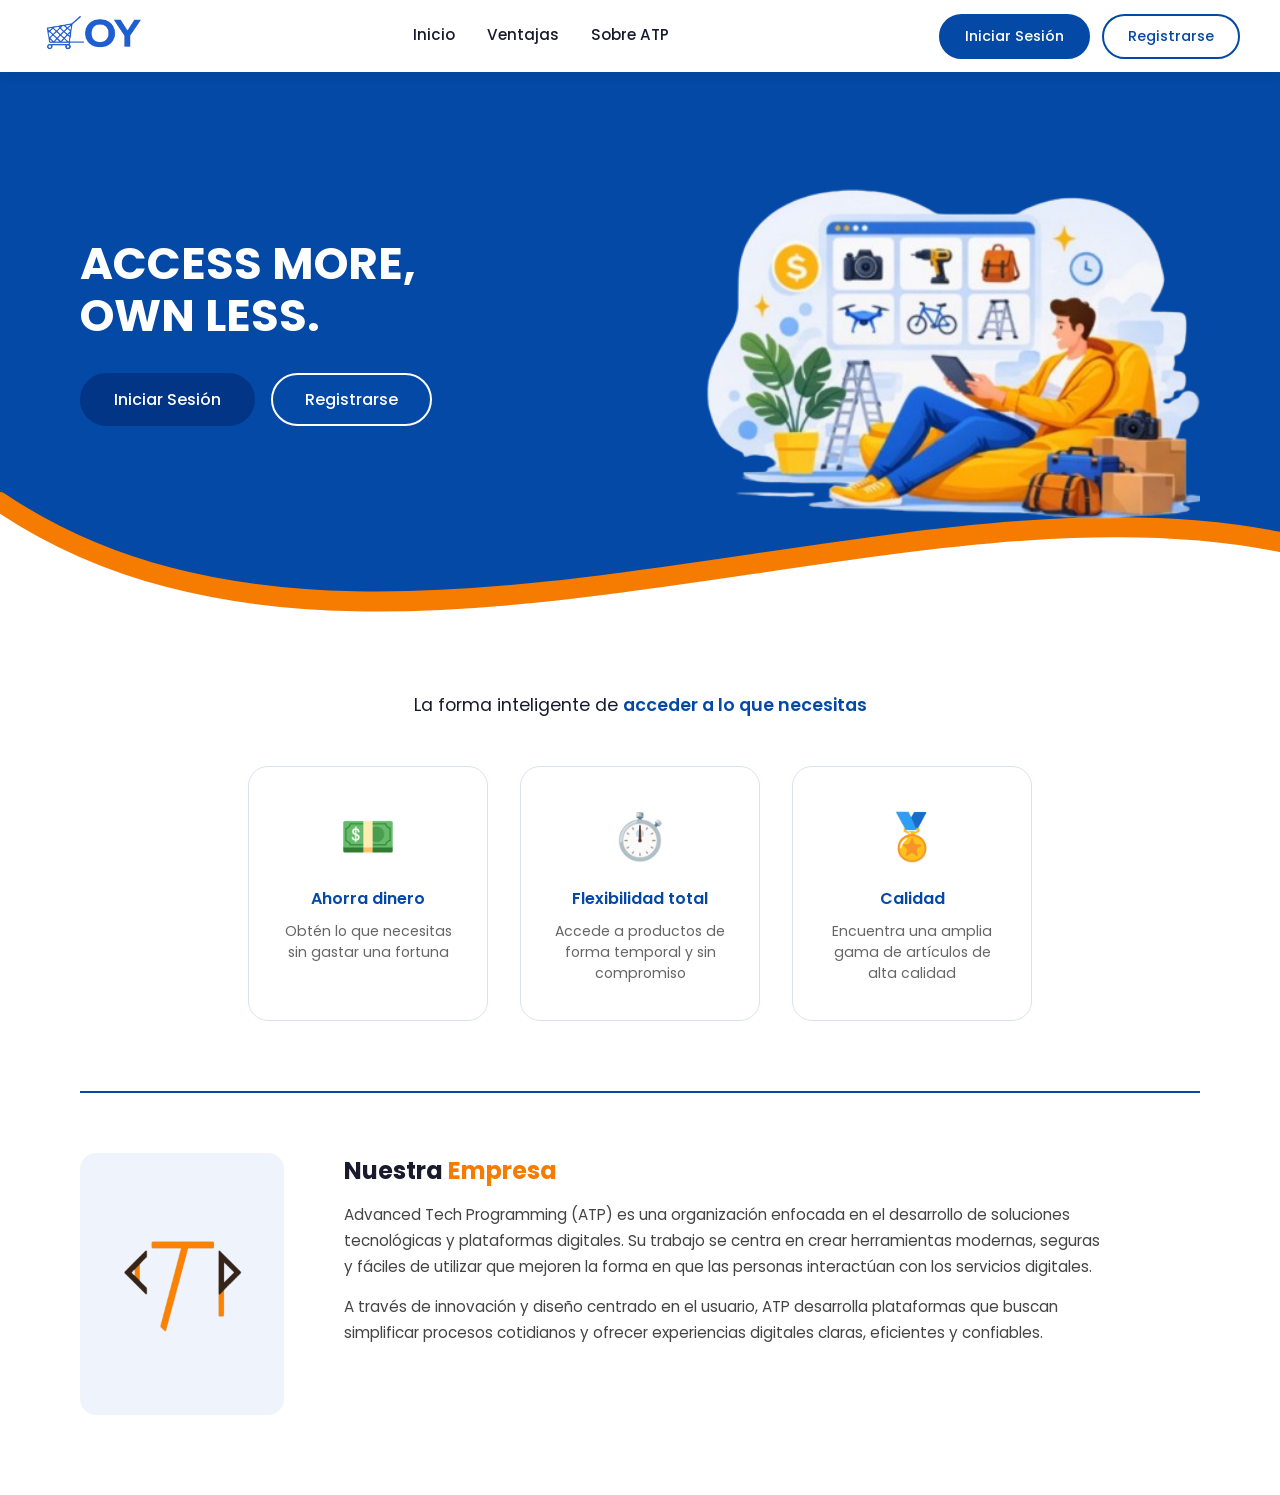
==== Web/index.html @ b7e381f7 "Agregar frontend web ROY" ====
<!DOCTYPE html>
<html lang="es">
<head>
  <meta charset="UTF-8" />
  <meta name="viewport" content="width=device-width, initial-scale=1.0"/>
  <title>ROY</title>
  <link rel="stylesheet" href="styles.css" />
  <link href="https://fonts.googleapis.com/css2?family=Poppins:wght@400;500;600;700&display=swap" rel="stylesheet"/>
</head>
<body>

  <!-- NAVBAR -->
  <nav class="navbar">
    <a href="index.html" class="logo">
      <img src="img/royazul.png" alt="ROY Logo" class="logo-img"/>
    </a>
    <div class="nav-links">
      <a href="#inicio" class="nav-link">Inicio</a>
      <a href="#ventajas" class="nav-link">Ventajas</a>
      <a href="#sobre" class="nav-link">Sobre ATP</a>
    </div>
    <div class="nav-actions">
      <a href="login.html" class="btn-primary">Iniciar Sesión</a>
      <a href="registro.html" class="btn-outline">Registrarse</a>
    </div>
  </nav>

  <!-- HERO -->
  <section id="inicio" class="hero">

    <div class="hero-content">
      <h1 class="hero-title">ACCESS MORE,<br/>OWN LESS.</h1>
      <div class="hero-btns">
        <a href="login.html" class="btn-primary-hero">Iniciar Sesión</a>
        <a href="registro.html" class="btn-outline-white">Registrarse</a>
      </div>
    </div>

    <div class="hero-img">
      <img src="img/home.png" alt="Ilustración ROY" class="hero-illustration-img"/>
    </div>

    <!-- OLA SVG pegada abajo del hero -->
    <div class="hero-wave-svg">
      <svg xmlns="http://www.w3.org/2000/svg" viewBox="0 0 1440 160" preserveAspectRatio="none">
        <!-- Relleno blanco con curva extrema -->
        <path fill="#ffffff" d="M0,40 C400,280 1000,0 1440,80 L1440,160 L0,160 Z"/>
        <!-- Línea naranja encima -->
        <path fill="none" stroke="#F57C00" stroke-width="20" stroke-linecap="round"
              d="M0,40 C400,280 1000,0 1440,80"/>
      </svg>
    </div>

  </section>

  <!-- VENTAJAS -->
  <section id="ventajas" class="ventajas">
    <p class="ventajas-sub">La forma inteligente de <span class="highlight">acceder a lo que necesitas</span></p>
    <div class="cards-row">
      <div class="card">
        <div class="card-icon">💵</div>
        <h3 class="card-title">Ahorra dinero</h3>
        <p class="card-desc">Obtén lo que necesitas sin gastar una fortuna</p>
      </div>
      <div class="card">
        <div class="card-icon">⏱️</div>
        <h3 class="card-title">Flexibilidad total</h3>
        <p class="card-desc">Accede a productos de forma temporal y sin compromiso</p>
      </div>
      <div class="card">
        <div class="card-icon">🏅</div>
        <h3 class="card-title">Calidad</h3>
        <p class="card-desc">Encuentra una amplia gama de artículos de alta calidad</p>
      </div>
    </div>
  </section>

  <!-- DIVISOR -->
  <hr class="divider"/>

  <!-- SOBRE ATP -->
  <section id="sobre" class="sobre">
    <div class="sobre-logo">
      <img src="img/ATP_LOGO.png" alt="ATP Logo" class="atp-logo"/>
    </div>
    <div class="sobre-text">
      <h2><span class="sobre-negra">Nuestra</span> <span class="sobre-naranja">Empresa</span></h2>
      <p>
        Advanced Tech Programming (ATP) es una organización enfocada en el desarrollo de
        soluciones tecnológicas y plataformas digitales. Su trabajo se centra en crear herramientas
        modernas, seguras y fáciles de utilizar que mejoren la forma en que las personas
        interactúan con los servicios digitales.
      </p>
      <p>
        A través de innovación y diseño centrado en el usuario, ATP desarrolla plataformas que
        buscan simplificar procesos cotidianos y ofrecer experiencias digitales claras, eficientes y
        confiables.
      </p>
    </div>
  </section>

</body>
</html>
---- Web/styles.css ----
/* ============================================================
   ROY – Estilos principales
   Azul: #0349A5  |  Naranja: #F57C00  |  Blanco: #FFFFFF
============================================================ */
*, *::before, *::after { box-sizing: border-box; margin: 0; padding: 0; }

:root {
  --azul:       #0349A5;
  --azul-dark:  #023585;
  --naranja:    #F57C00;
  --blanco:     #FFFFFF;
  --texto:      #1A1A2E;
  --texto-suave:#666;
  --font: 'Poppins', sans-serif;
}

body { font-family: var(--font); color: var(--texto); background: var(--blanco); overflow-x: hidden; }

/* ── NAVBAR ── */
.navbar {
  display: flex; align-items: center; justify-content: space-between;
  padding: 0 40px; height: 72px; background: var(--blanco);
  box-shadow: 0 2px 12px rgba(0,0,0,.08); position: sticky; top: 0; z-index: 100;
}
.logo-img { height: 48px; object-fit: contain; }
.nav-links { display: flex; gap: 32px; }
.nav-link {
  text-decoration: none; color: var(--texto); font-weight: 500;
  font-size: .95rem; position: relative; padding-bottom: 4px; transition: color .2s;
}
.nav-link:hover { color: var(--azul); }
.nav-link.active { color: var(--azul); }

/* Rayita — solo aparece en hover */
.nav-link::after {
  content: '';
  position: absolute;
  bottom: 0; left: 50%; right: 50%;
  height: 2px;
  background: var(--azul);
  border-radius: 2px;
  transition: left .25s ease, right .25s ease;
}
.nav-link:hover::after {
  left: 0;
  right: 0;
}
.nav-actions { display: flex; gap: 12px; align-items: center; }

/* ── BOTONES NAVBAR ── */
.btn-primary {
  background: var(--azul); color: var(--blanco); border: 2px solid var(--azul);
  padding: 10px 24px; border-radius: 50px; font-family: var(--font);
  font-size: .9rem; font-weight: 500; text-decoration: none;
  transition: background .25s, color .25s, transform .15s; display: inline-block;
}
.btn-primary:hover { background: transparent; color: var(--azul); transform: translateY(-1px); }

.btn-outline {
  background: transparent; color: var(--azul); border: 2px solid var(--azul);
  padding: 10px 24px; border-radius: 50px; font-family: var(--font);
  font-size: .9rem; font-weight: 500; text-decoration: none;
  transition: background .2s, color .2s, transform .15s; display: inline-block;
}
.btn-outline:hover { background: var(--azul); color: var(--blanco); transform: translateY(-1px); }

/* ── BOTONES HERO ── */
.btn-primary-hero {
  background: var(--azul-dark); color: var(--blanco); border: 2px solid var(--azul-dark);
  padding: 12px 32px; border-radius: 50px; font-family: var(--font);
  font-size: 1rem; font-weight: 500; text-decoration: none;
  transition: background .2s, transform .15s; display: inline-block;
}
.btn-primary-hero:hover { background: var(--blanco); color: var(--azul-dark); transform: translateY(-1px); }

.btn-outline-white {
  background: transparent; color: var(--blanco); border: 2px solid var(--blanco);
  padding: 12px 32px; border-radius: 50px; font-family: var(--font);
  font-size: 1rem; font-weight: 500; text-decoration: none;
  transition: background .2s, color .2s; display: inline-block;
}
.btn-outline-white:hover { background: var(--blanco); color: var(--azul); transform: translateY(-1px);}

/* ── HERO ── */
.hero {
  background: var(--azul);          /* fondo azul sólido */
  display: flex;
  align-items: center;
  justify-content: space-between;
  padding: 50px 80px 0;             /* sin padding-bottom, la ola ocupa ese espacio */
  gap: 40px;
  position: relative;
  overflow: hidden;
}

.hero-content { flex: 1; position: relative; z-index: 2; padding-bottom: 80px; }
.hero-img      { flex: 1; display: flex; justify-content: flex-end; position: relative; z-index: 2; align-self: flex-end; }

.hero-title {
  font-size: 2.8rem; font-weight: 700; color: var(--blanco);
  line-height: 1.15; margin-bottom: 32px;
}
.hero-btns { display: flex; gap: 16px; flex-wrap: wrap; }

.hero-illustration-img {
  width: 100%; max-width: 500px; object-fit: contain;
  display: block;
}

/* ── OLA al fondo del hero ── */
.hero-wave-svg {
  position: absolute;
  bottom: 0; left: 0;
  width: 100%;
  z-index: 1;
  line-height: 0;
}
.hero-wave-svg svg {
  display: block;
  width: 100%;
  height: 160px;
}

/* ── VENTAJAS ── */
.ventajas { padding: 70px 80px; text-align: center; background: var(--blanco); }
.ventajas-sub { font-size: 1.1rem; color: var(--texto); margin-bottom: 48px; }
.highlight { color: var(--azul); font-weight: 600; }

.cards-row { display: flex; gap: 32px; justify-content: center; flex-wrap: wrap; }
.card {
  border: 1.5px solid #D9E2F0; border-radius: 20px; padding: 36px 28px;
  width: 240px; text-align: center; transition: box-shadow .2s, transform .2s;
}
.card:hover { box-shadow: 0 8px 28px rgba(3,73,165,.15); transform: translateY(-4px); }
.card-icon  { font-size: 2.8rem; margin-bottom: 16px; }
.card-title { color: var(--azul); font-weight: 600; font-size: 1rem; margin-bottom: 10px; }
.card-desc  { color: var(--texto-suave); font-size: .88rem; line-height: 1.5; }

/* ── DIVISOR ── */
.divider { border: none; border-top: 2px solid var(--azul); margin: 0 80px; }

/* ── SOBRE ATP ── */
.sobre { display: flex; gap: 60px; align-items: flex-start; padding: 60px 80px 80px; }
.sobre-logo {
  background: #EFF3FB; border-radius: 16px; padding: 32px; flex-shrink: 0;
  display: flex; align-items: center; justify-content: center;
}
.atp-logo { width: 140px; height: auto; object-fit: contain; }
.sobre-text { max-width: 760px; }
.sobre-negra   { font-size: 1.5rem; font-weight: 700; color: var(--texto); }
.sobre-naranja { font-size: 1.5rem; font-weight: 700; color: var(--naranja); }
.sobre-text p  { margin-top: 14px; font-size: .95rem; line-height: 1.7; color: #444; }

/* ── AUTH ── */
.auth-page { background: var(--blanco); }
.navbar-auth { justify-content: space-between; }
.nav-tagline  { font-weight: 600; font-size: .9rem; color: var(--texto); }

.auth-hero {
  position: relative; min-height: calc(100vh - 72px);
  display: flex; align-items: center; justify-content: center; overflow: hidden;
}
.auth-wave {
  position: absolute; top: 0; left: 0; right: 0; height: 300px;
  background: var(--azul); clip-path: ellipse(60% 100% at 50% 0%); z-index: 0;
}
.auth-wave::after {
  content: ''; position: absolute; bottom: -20px; left: -5%;
  width: 110%; height: 40px; background: var(--naranja); border-radius: 50%;
}
.auth-card {
  position: relative; z-index: 2; background: var(--blanco);
  border-radius: 24px; padding: 40px 44px; width: 100%; max-width: 500px;
  box-shadow: 0 16px 48px rgba(0,0,0,.14); margin: 40px 0;
}
.auth-title { font-size: 1.6rem; font-weight: 400; color: var(--azul); margin-bottom: 8px; }
.auth-title strong { font-weight: 700; }
.auth-sub { font-size: .88rem; color: var(--texto-suave); margin-bottom: 28px; line-height: 1.5; }

.form-group { margin-bottom: 18px; }
.form-input {
  width: 100%; border: none; border-bottom: 1.5px solid #CCC;
  padding: 10px 4px; font-family: var(--font); font-size: .95rem;
  color: var(--texto); outline: none; background: transparent; transition: border-color .2s;
}
.form-input:focus        { border-bottom-color: var(--azul); }
.form-input::placeholder { color: #AAA; }
.btn-form {
  width: 100%; background: transparent; color: var(--azul); border: 2px solid var(--azul);
  padding: 13px; border-radius: 50px; font-family: var(--font); font-size: 1rem;
  font-weight: 600; cursor: pointer; margin-top: 12px;
  transition: background .2s, color .2s, transform .15s;
}
.btn-form:hover { background: var(--azul); color: var(--blanco); transform: translateY(-1px); }
.auth-link { text-align: center; margin-top: 18px; font-size: .88rem; color: var(--texto-suave); }
.auth-link a { color: var(--naranja); font-weight: 600; text-decoration: none; }
.auth-link a:hover { text-decoration: underline; }
.auth-deco       { position: absolute; font-size: 4rem; z-index: 1; opacity: .6; }
.auth-deco-left  { bottom: 60px; left: 60px; }
.auth-deco-right { bottom: 60px; right: 60px; font-size: 5rem; }

/* ── RESPONSIVE ── */
@media (max-width: 768px) {
  .navbar     { padding: 0 20px; }
  .nav-links  { display: none; }
  .hero       { flex-direction: column; padding: 40px 24px 0; }
  .hero-title { font-size: 2rem; }
  .hero-img   { justify-content: center; }
  .ventajas   { padding: 50px 24px; }
  .divider    { margin: 0 24px; }
  .sobre      { flex-direction: column; padding: 40px 24px; }
  .auth-card  { margin: 20px; padding: 32px 24px; }
}


/* ══════════════════════════════
   DASHBOARD (home usuario logueado)
══════════════════════════════ */
.dashboard-page {
  background: #f0f2f8;
  min-height: 100vh;
}

.navbar-dashboard {
  background: var(--azul);
  display: flex;
  align-items: center;
  gap: 24px;
  padding: 0 32px;
  height: 70px;
  position: sticky;
  top: 0;
  z-index: 100;
}

.logo-img-dash {
  height: 42px;
  object-fit: contain;
}

/* Buscador */
.dash-search {
  flex: 1;
  max-width: 500px;
  display: flex;
  align-items: center;
  background: var(--azul);
  border: 2px solid rgba(255,255,255,.5);
  border-radius: 50px;
  padding: 6px 16px;
  gap: 10px;
}
.dash-search-icon  { font-size: 1rem; color: var(--blanco); opacity: .8; }
.dash-search-input {
  flex: 1;
  background: transparent;
  border: none;
  outline: none;
  color: var(--blanco);
  font-family: var(--font);
  font-size: .9rem;
}
.dash-search-input::placeholder { color: rgba(255,255,255,.7); }
.dash-search-filter { font-size: 1.1rem; color: var(--blanco); cursor: pointer; opacity: .8; }

/* Links de nav del dashboard */
.dash-nav-links {
  display: flex;
  gap: 28px;
  margin-left: auto;
}
.dash-nav-link {
  color: var(--blanco);
  text-decoration: none;
  font-weight: 500;
  font-size: .95rem;
  opacity: .85;
  transition: opacity .2s;
  white-space: nowrap;
}
.dash-nav-link:hover,
.dash-nav-link.active { opacity: 1; }
.dash-nav-link.active {
  font-weight: 700;
  border-bottom: 2px solid var(--blanco);
  padding-bottom: 2px;
}

/* Área de contenido */
.dash-main {
  padding: 32px 40px;
  min-height: calc(100vh - 70px);
}
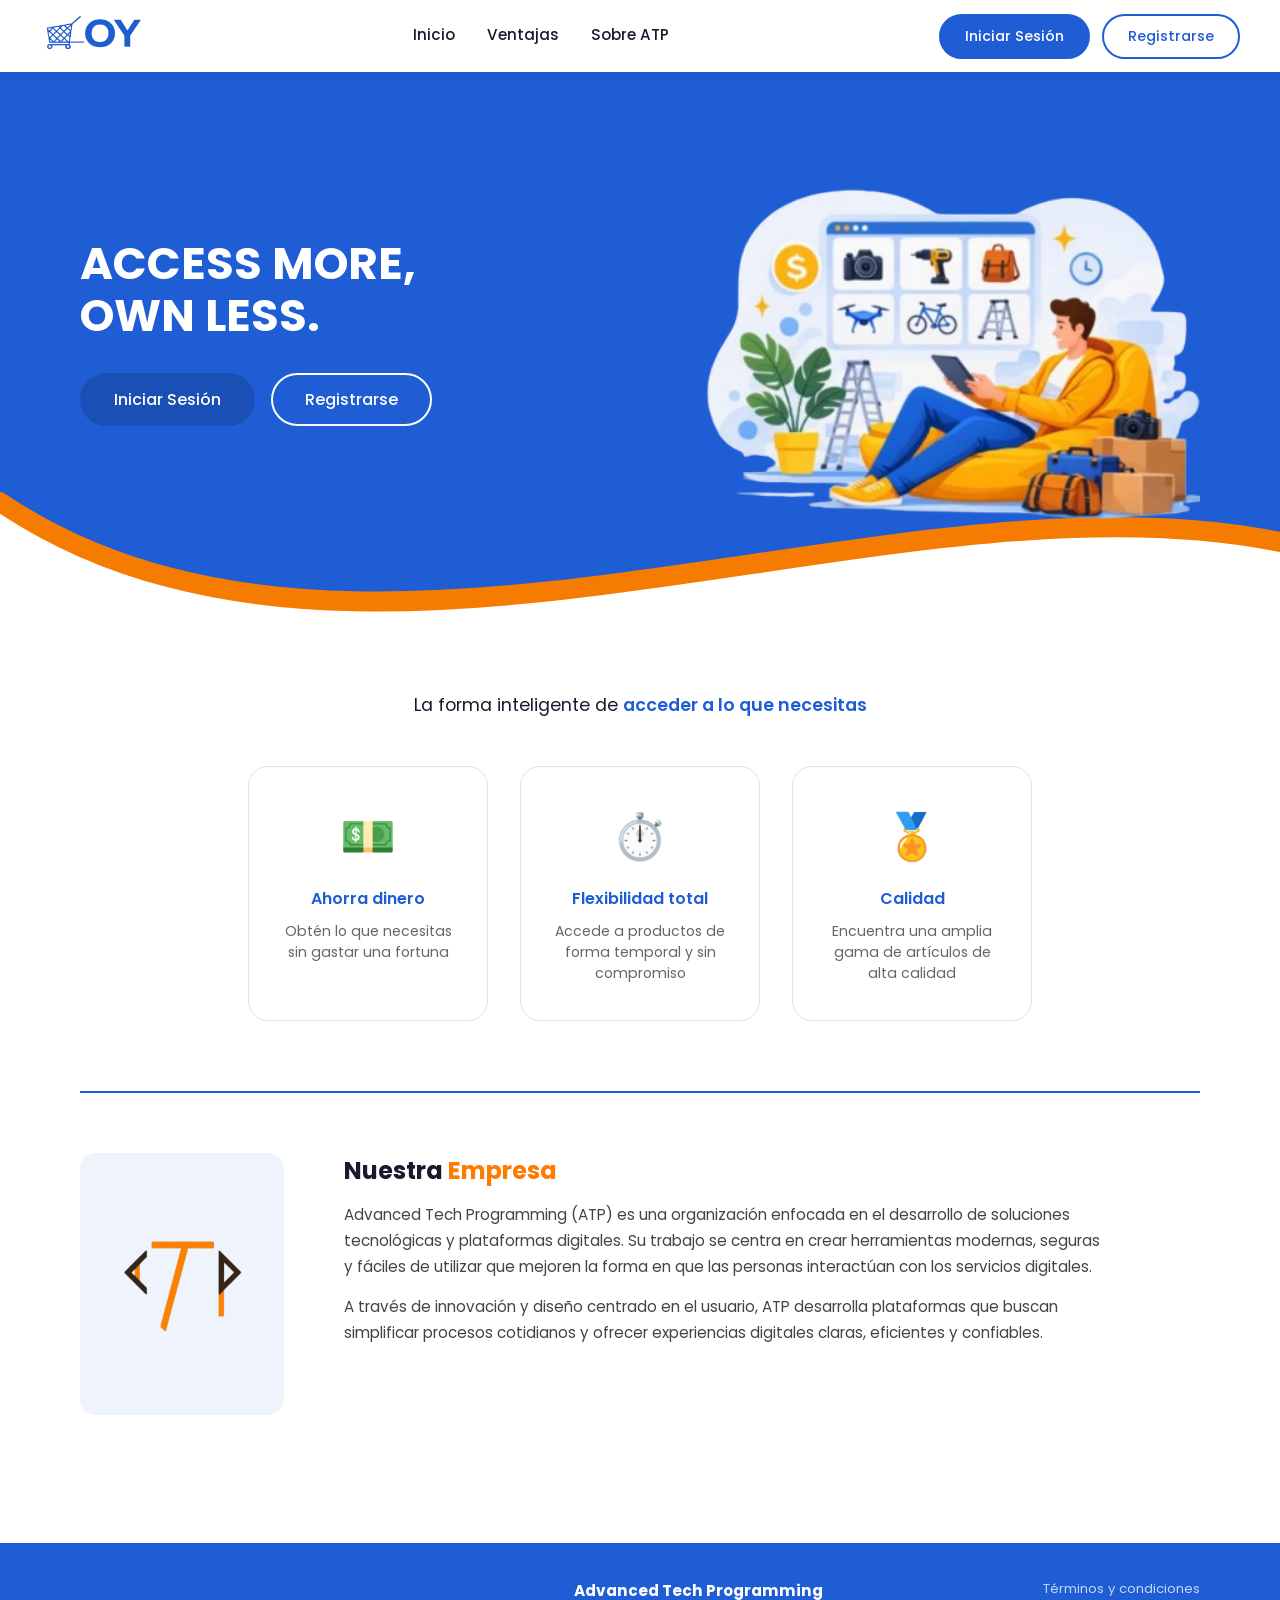
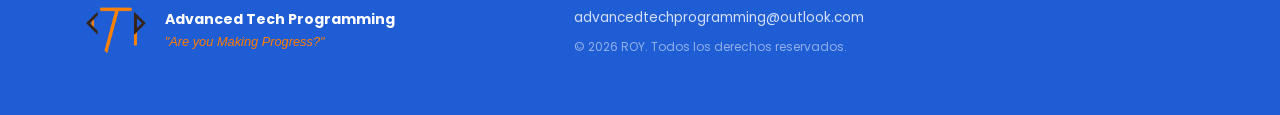
==== commit 76bcef6d: "se me olvido el footer" ====
--- a/Web/index.html
+++ b/Web/index.html
@@ -99,5 +99,23 @@
     </div>
   </section>
 
+  <footer class="footer">
+    <div class="footer-content">
+      <div class="footer-atp">
+        <img src="img/ATP_LOGO.png" alt="ATP" class="footer-atp-logo"/>
+        <div>
+          <p class="footer-atp-nombre">Advanced Tech Programming</p>
+          <p class="footer-atp-slogan">"Are you Making Progress?"</p>
+        </div>
+      </div>
+      <div class="footer-info">
+        <p class="footer-empresa">Advanced Tech Programming</p>
+        <a href="mailto:advancedtechprogramming@outlook.com" class="footer-correo">advancedtechprogramming@outlook.com</a>
+        <p class="footer-copy">&copy; 2026 ROY. Todos los derechos reservados.</p>
+      </div>
+      <div class="footer-links">
+        <a href="#" class="footer-link">Términos y condiciones</a>
+      </footer>
+
 </body>
 </html>
--- a/Web/styles.css
+++ b/Web/styles.css
@@ -1,13 +1,13 @@
 /* ============================================================
    ROY – Estilos principales
-   Azul: #0349A5  |  Naranja: #F57C00  |  Blanco: #FFFFFF
+   Azul: #1f5dd5  |  Naranja: #ff7b00  |  Blanco: #FFFFFF
 ============================================================ */
 *, *::before, *::after { box-sizing: border-box; margin: 0; padding: 0; }
 
 :root {
-  --azul:       #0349A5;
-  --azul-dark:  #023585;
-  --naranja:    #F57C00;
+  --azul:       #1f5dd5;
+  --azul-dark:  #1a4fb5;
+  --naranja:    #ff7b00;
   --blanco:     #FFFFFF;
   --texto:      #1A1A2E;
   --texto-suave:#666;
@@ -71,7 +71,7 @@
   font-size: 1rem; font-weight: 500; text-decoration: none;
   transition: background .2s, transform .15s; display: inline-block;
 }
-.btn-primary-hero:hover { background: var(--blanco); color: var(--azul-dark); transform: translateY(-1px); }
+.btn-primary-hero:hover { background: #012d6e; transform: translateY(-1px); }
 
 .btn-outline-white {
   background: transparent; color: var(--blanco); border: 2px solid var(--blanco);
@@ -79,7 +79,7 @@
   font-size: 1rem; font-weight: 500; text-decoration: none;
   transition: background .2s, color .2s; display: inline-block;
 }
-.btn-outline-white:hover { background: var(--blanco); color: var(--azul); transform: translateY(-1px);}
+.btn-outline-white:hover { background: var(--blanco); color: var(--azul); }
 
 /* ── HERO ── */
 .hero {
@@ -290,4 +290,1521 @@
 .dash-main {
   padding: 32px 40px;
   min-height: calc(100vh - 70px);
+}
+
+/* ── Mensaje de error en auth ── */
+.auth-error {
+  background: #fdecea;
+  color: #c0392b;
+  border: 1px solid #f5c6cb;
+  border-radius: 10px;
+  padding: 10px 14px;
+  font-size: .88rem;
+  margin-bottom: 16px;
+}
+
+
+/* ══════════════════════════════
+   DASHBOARD COMPLETO
+══════════════════════════════ */
+.dashboard-page {
+  background: #F0F2F8;
+  min-height: 100vh;
+}
+
+/* ── Navbar ── */
+.navbar-dashboard {
+  background: var(--azul);
+  display: flex;
+  align-items: center;
+  gap: 20px;
+  padding: 0 32px;
+  height: 68px;
+  position: sticky;
+  top: 0;
+  z-index: 100;
+  box-shadow: 0 2px 12px rgba(0,0,0,.15);
+}
+.logo-img-dash { height: 38px; object-fit: contain; }
+
+/* Buscador */
+.dash-search {
+  flex: 1;
+  max-width: 460px;
+  display: flex;
+  align-items: center;
+  background: rgba(255,255,255,.15);
+  border: 1.5px solid rgba(255,255,255,.4);
+  border-radius: 50px;
+  padding: 7px 16px;
+  gap: 10px;
+  transition: background .2s, border-color .2s;
+}
+.dash-search:focus-within {
+  background: rgba(255,255,255,.22);
+  border-color: rgba(255,255,255,.7);
+}
+.dash-search-icon, .dash-search-filter { display: flex; align-items: center; flex-shrink: 0; }
+.dash-search-filter { cursor: pointer; opacity: .8; }
+.dash-search-input {
+  flex: 1; background: transparent; border: none; outline: none;
+  color: var(--blanco); font-family: var(--font); font-size: .9rem;
+}
+.dash-search-input::placeholder { color: rgba(255,255,255,.7); }
+
+/* Nav links */
+.dash-nav-links { display: flex; gap: 28px; margin-left: auto; }
+.dash-nav-link {
+  color: var(--blanco); text-decoration: none; font-weight: 500;
+  font-size: .9rem; opacity: .8; transition: opacity .2s;
+  white-space: nowrap; padding-bottom: 3px; position: relative;
+}
+.dash-nav-link::after {
+  content: ''; position: absolute; bottom: 0; left: 50%; right: 50%;
+  height: 2px; background: var(--blanco); border-radius: 2px;
+  transition: left .25s ease, right .25s ease;
+}
+.dash-nav-link:hover, .dash-nav-link.active { opacity: 1; }
+.dash-nav-link:hover::after, .dash-nav-link.active::after { left: 0; right: 0; }
+
+/* ── Main ── */
+.dash-main { padding: 32px 40px; }
+
+/* Bienvenida */
+.dash-welcome { margin-bottom: 28px; }
+.dash-welcome-title { font-size: 1.5rem; font-weight: 700; color: var(--texto); }
+.dash-welcome-title span { color: var(--azul); }
+.dash-welcome-sub { font-size: .95rem; color: var(--texto-suave); margin-top: 4px; }
+
+/* Secciones */
+.dash-section { margin-bottom: 36px; }
+.dash-section-title {
+  font-size: 1.1rem; font-weight: 600; color: var(--texto);
+  margin-bottom: 16px; padding-left: 4px;
+  border-left: 4px solid var(--azul); padding-left: 12px;
+}
+
+/* Categorías */
+.cat-row { display: flex; gap: 10px; flex-wrap: wrap; }
+.cat-btn {
+  background: var(--blanco); color: var(--texto); border: 1.5px solid #D9E2F0;
+  padding: 8px 18px; border-radius: 50px; font-family: var(--font);
+  font-size: .85rem; font-weight: 500; cursor: pointer;
+  transition: background .2s, color .2s, border-color .2s, transform .15s;
+}
+.cat-btn:hover { border-color: var(--azul); color: var(--azul); transform: translateY(-1px); }
+.cat-btn.active { background: var(--azul); color: var(--blanco); border-color: var(--azul); }
+
+/* Grid de objetos */
+.objetos-grid {
+  display: grid;
+  grid-template-columns: repeat(auto-fill, minmax(240px, 1fr));
+  gap: 20px;
+}
+
+/* Tarjeta objeto */
+.obj-card {
+  background: var(--blanco);
+  border-radius: 18px;
+  overflow: hidden;
+  box-shadow: 0 2px 12px rgba(0,0,0,.07);
+  transition: box-shadow .2s, transform .2s;
+}
+.obj-card:hover { box-shadow: 0 8px 28px rgba(3,73,165,.15); transform: translateY(-4px); }
+
+.obj-img-wrap {
+  width: 100%; height: 160px; overflow: hidden; background: #EFF3FB;
+}
+.obj-img-wrap img {
+  width: 100%; height: 100%; object-fit: cover;
+  transition: transform .3s;
+}
+.obj-card:hover .obj-img-wrap img { transform: scale(1.05); }
+
+.obj-info { padding: 14px 16px; }
+.obj-categoria {
+  font-size: .72rem; font-weight: 600; color: var(--azul);
+  background: #EFF3FB; padding: 3px 10px; border-radius: 50px;
+  text-transform: uppercase; letter-spacing: .5px;
+}
+.obj-nombre {
+  font-size: 1rem; font-weight: 600; color: var(--texto);
+  margin: 8px 0 4px;
+}
+.obj-zona { font-size: .82rem; color: var(--texto-suave); margin-bottom: 12px; }
+.obj-footer { display: flex; justify-content: space-between; align-items: center; }
+.obj-precio { font-size: 1rem; font-weight: 700; color: var(--naranja); }
+.obj-btn {
+  background: var(--azul); color: var(--blanco); border: none;
+  padding: 7px 16px; border-radius: 50px; font-family: var(--font);
+  font-size: .82rem; font-weight: 500; cursor: pointer;
+  transition: background .2s, transform .15s;
+}
+.obj-btn:hover { background: var(--azul-dark); transform: translateY(-1px); }
+
+/* Skeleton loader */
+.obj-skeleton {
+  background: linear-gradient(90deg, #e8edf5 25%, #f4f6fa 50%, #e8edf5 75%);
+  background-size: 200% 100%;
+  animation: shimmer 1.4s infinite;
+  border-radius: 18px;
+  height: 280px;
+}
+@keyframes shimmer { 0% { background-position: 200% 0; } 100% { background-position: -200% 0; } }
+
+/* Sin resultados / error */
+.no-resultados, .error-api {
+  text-align: center; color: var(--texto-suave);
+  font-size: .95rem; padding: 40px; grid-column: 1/-1;
+}
+
+/* ── Responsive dashboard ── */
+@media (max-width: 768px) {
+  .navbar-dashboard { padding: 0 16px; gap: 12px; }
+  .dash-nav-links   { display: none; }
+  .dash-main        { padding: 20px 16px; }
+  .objetos-grid     { grid-template-columns: repeat(auto-fill, minmax(160px, 1fr)); gap: 12px; }
+}
+
+
+/* ══════════════════════════════
+   DASHBOARD – estilos completos
+══════════════════════════════ */
+
+/* Bienvenida */
+.dash-welcome        { margin-bottom: 32px; }
+.dash-welcome-title  { font-size: 1.6rem; font-weight: 700; color: var(--texto); }
+.dash-welcome-title span { color: var(--azul); }
+.dash-welcome-sub    { font-size: .95rem; color: var(--texto-suave); margin-top: 4px; }
+
+/* Secciones */
+.dash-section        { margin-bottom: 36px; }
+.dash-section-title  {
+  font-size: 1rem; font-weight: 600; color: var(--texto);
+  margin-bottom: 16px; padding-left: 12px;
+  border-left: 4px solid var(--azul);
+}
+
+/* Categorías */
+.cat-row { display: flex; gap: 10px; flex-wrap: wrap; }
+.cat-btn {
+  background: var(--blanco); color: var(--texto);
+  border: 1.5px solid #D9E2F0;
+  padding: 8px 20px; border-radius: 50px;
+  font-family: var(--font); font-size: .85rem; font-weight: 500;
+  cursor: pointer; transition: all .2s;
+}
+.cat-btn:hover  { border-color: var(--azul); color: var(--azul); transform: translateY(-1px); }
+.cat-btn.active { background: var(--azul); color: var(--blanco); border-color: var(--azul); }
+
+/* Grid objetos */
+.objetos-grid {
+  display: grid;
+  grid-template-columns: repeat(auto-fill, minmax(230px, 1fr));
+  gap: 22px;
+}
+
+/* Tarjeta objeto */
+.obj-card {
+  background: var(--blanco);
+  border-radius: 18px;
+  overflow: hidden;
+  box-shadow: 0 2px 12px rgba(0,0,0,.07);
+  transition: box-shadow .25s, transform .25s;
+  display: flex;
+  flex-direction: column;
+}
+.obj-card:hover { box-shadow: 0 10px 32px rgba(3,73,165,.14); transform: translateY(-5px); }
+
+.obj-img-wrap {
+  position: relative;
+  width: 100%; height: 170px; overflow: hidden; background: #EFF3FB;
+}
+.obj-img-wrap img {
+  width: 100%; height: 100%; object-fit: cover;
+  transition: transform .35s;
+}
+.obj-card:hover .obj-img-wrap img { transform: scale(1.06); }
+
+/* Badge categoría flotante */
+.obj-badge-cat {
+  position: absolute; top: 10px; left: 10px;
+  background: var(--azul); color: var(--blanco);
+  font-size: .68rem; font-weight: 600;
+  padding: 3px 10px; border-radius: 50px;
+  text-transform: uppercase; letter-spacing: .4px;
+}
+
+/* Badge estado flotante (mis objetos) */
+.obj-status {
+  position: absolute; top: 10px; right: 10px;
+  font-size: .72rem; font-weight: 600;
+  padding: 3px 10px; border-radius: 50px;
+}
+.obj-status.disponible { background: #d4f5e2; color: #1a7a45; }
+.obj-status.rentado    { background: #fdecea; color: #c0392b; }
+
+.obj-info    { padding: 14px 16px; flex: 1; display: flex; flex-direction: column; gap: 4px; }
+.obj-nombre  { font-size: .98rem; font-weight: 600; color: var(--texto); }
+.obj-zona    { font-size: .8rem; color: var(--texto-suave); }
+.obj-footer  { display: flex; justify-content: space-between; align-items: center; margin-top: 10px; }
+.obj-precio  { font-size: 1.05rem; font-weight: 700; color: var(--naranja); }
+.obj-precio small { font-size: .72rem; font-weight: 400; color: var(--texto-suave); }
+
+.obj-btn {
+  background: var(--azul); color: var(--blanco); border: none;
+  padding: 7px 16px; border-radius: 50px;
+  font-family: var(--font); font-size: .8rem; font-weight: 500;
+  cursor: pointer; text-decoration: none;
+  transition: background .2s, transform .15s; display: inline-block;
+}
+.obj-btn:hover { background: var(--azul-dark); transform: translateY(-1px); }
+
+.obj-btn-outline {
+  background: transparent; color: var(--azul);
+  border: 1.5px solid var(--azul);
+  padding: 6px 14px; border-radius: 50px;
+  font-family: var(--font); font-size: .8rem; font-weight: 500;
+  cursor: pointer; text-decoration: none;
+  transition: background .2s, color .2s; display: inline-block;
+}
+.obj-btn-outline:hover { background: var(--azul); color: var(--blanco); }
+
+/* Sin resultados */
+.no-resultados { color: var(--texto-suave); font-size: .95rem; padding: 20px 0; }
+
+/* ── Page header ── */
+.page-header {
+  display: flex; justify-content: space-between;
+  align-items: flex-start; margin-bottom: 24px;
+}
+
+/* ── Tabs ── */
+.tabs { display: flex; gap: 4px; margin-bottom: 24px; border-bottom: 2px solid #E0E6F0; }
+.tab {
+  background: transparent; border: none; border-bottom: 3px solid transparent;
+  margin-bottom: -2px; padding: 10px 20px;
+  font-family: var(--font); font-size: .9rem; font-weight: 500;
+  color: var(--texto-suave); cursor: pointer; transition: all .2s;
+}
+.tab:hover  { color: var(--azul); }
+.tab.active { color: var(--azul); border-bottom-color: var(--azul); font-weight: 600; }
+
+/* ── Botones generales dashboard ── */
+.btn-naranja {
+  background: var(--naranja); color: var(--blanco); border: none;
+  padding: 11px 24px; border-radius: 50px;
+  font-family: var(--font); font-size: .9rem; font-weight: 600;
+  cursor: pointer; text-decoration: none; display: inline-block;
+  transition: background .2s, transform .15s;
+}
+.btn-naranja:hover { background: #e06000; transform: translateY(-1px); }
+
+.btn-outline-dash {
+  background: transparent; color: var(--azul);
+  border: 1.5px solid var(--azul);
+  padding: 10px 22px; border-radius: 50px;
+  font-family: var(--font); font-size: .9rem; font-weight: 500;
+  cursor: pointer; text-decoration: none; display: inline-block;
+  transition: background .2s, color .2s;
+}
+.btn-outline-dash:hover { background: var(--azul); color: var(--blanco); }
+
+/* ── Solicitudes ── */
+.solicitudes-list { display: flex; flex-direction: column; gap: 16px; }
+
+.solicitud-card {
+  background: var(--blanco); border-radius: 16px;
+  padding: 20px 24px;
+  box-shadow: 0 2px 12px rgba(0,0,0,.07);
+  display: flex; align-items: center; gap: 20px;
+  transition: box-shadow .2s;
+}
+.solicitud-card:hover { box-shadow: 0 6px 24px rgba(3,73,165,.12); }
+
+.solicitud-img {
+  width: 80px; height: 80px; border-radius: 12px;
+  object-fit: cover; flex-shrink: 0;
+}
+.solicitud-info  { flex: 1; }
+.solicitud-nombre{ font-size: 1rem; font-weight: 600; color: var(--texto); margin-bottom: 4px; }
+.solicitud-meta  { font-size: .83rem; color: var(--texto-suave); margin-top: 2px; }
+
+.solicitud-actions { display: flex; flex-direction: column; align-items: flex-end; gap: 10px; flex-shrink: 0; }
+
+/* Badges solicitud */
+.sol-badge {
+  font-size: .78rem; font-weight: 600; padding: 4px 14px; border-radius: 50px;
+}
+.sol-badge.pendiente  { background: #FFF3CD; color: #856404; }
+.sol-badge.aprobada   { background: #d4f5e2; color: #1a7a45; }
+.sol-badge.completada { background: #e0e7ff; color: #3730a3; }
+.sol-badge.rechazada  { background: #fdecea; color: #c0392b; }
+
+.sol-btns { display: flex; gap: 8px; }
+.btn-aprobar  { background: #27ae60; color: white; border: none; padding: 7px 16px; border-radius: 50px; font-family: var(--font); font-size: .8rem; font-weight: 600; cursor: pointer; transition: background .2s; }
+.btn-aprobar:hover  { background: #219150; }
+.btn-rechazar { background: #e74c3c; color: white; border: none; padding: 7px 16px; border-radius: 50px; font-family: var(--font); font-size: .8rem; font-weight: 600; cursor: pointer; transition: background .2s; }
+.btn-rechazar:hover { background: #c0392b; }
+
+/* ── Mi Cuenta ── */
+.cuenta-layout { display: grid; grid-template-columns: 300px 1fr; gap: 24px; align-items: start; }
+.cuenta-card   { background: var(--blanco); border-radius: 20px; padding: 32px; box-shadow: 0 2px 12px rgba(0,0,0,.07); }
+
+.perfil-card   { text-align: center; }
+.perfil-avatar {
+  width: 80px; height: 80px; border-radius: 50%;
+  background: var(--azul); color: var(--blanco);
+  font-size: 1.6rem; font-weight: 700;
+  display: flex; align-items: center; justify-content: center;
+  margin: 0 auto 16px;
+}
+.perfil-nombre { font-size: 1.15rem; font-weight: 700; color: var(--texto); }
+.perfil-correo { font-size: .85rem; color: var(--texto-suave); margin-top: 4px; }
+.perfil-zona   { font-size: .85rem; color: var(--texto-suave); margin-top: 4px; margin-bottom: 20px; }
+
+.perfil-stats  { display: flex; justify-content: center; align-items: center; gap: 0; margin-bottom: 24px; }
+.stat          { display: flex; flex-direction: column; align-items: center; padding: 0 16px; }
+.stat-num      { font-size: 1.1rem; font-weight: 700; color: var(--azul); }
+.stat-label    { font-size: .72rem; color: var(--texto-suave); margin-top: 2px; }
+.stat-sep      { width: 1px; height: 36px; background: #E0E6F0; }
+
+.btn-cerrar-sesion {
+  display: block; width: 100%; background: transparent;
+  color: #e74c3c; border: 1.5px solid #e74c3c;
+  padding: 10px; border-radius: 50px;
+  font-family: var(--font); font-size: .9rem; font-weight: 600;
+  cursor: pointer; text-decoration: none; text-align: center;
+  transition: background .2s, color .2s;
+}
+.btn-cerrar-sesion:hover { background: #e74c3c; color: var(--blanco); }
+
+.editar-title  { font-size: 1.05rem; font-weight: 700; color: var(--texto); margin-bottom: 20px; }
+.form-row-dash { display: flex; gap: 16px; }
+.form-group-dash { display: flex; flex-direction: column; gap: 6px; margin-bottom: 16px; flex: 1; }
+.form-label-dash { font-size: .82rem; font-weight: 600; color: var(--texto); }
+.form-input-dash {
+  border: 1.5px solid #D9E2F0; border-radius: 10px;
+  padding: 10px 14px; font-family: var(--font); font-size: .9rem;
+  color: var(--texto); outline: none;
+  transition: border-color .2s;
+}
+.form-input-dash:focus { border-color: var(--azul); }
+.form-textarea { resize: vertical; min-height: 100px; }
+
+.btn-guardar {
+  background: var(--azul); color: var(--blanco); border: none;
+  padding: 11px 28px; border-radius: 50px;
+  font-family: var(--font); font-size: .9rem; font-weight: 600;
+  cursor: pointer; transition: background .2s, transform .15s;
+}
+.btn-guardar:hover { background: var(--azul-dark); transform: translateY(-1px); }
+
+/* ── Publicar Objeto ── */
+.publicar-card { background: var(--blanco); border-radius: 20px; padding: 36px; box-shadow: 0 2px 12px rgba(0,0,0,.07); max-width: 720px; }
+
+.img-upload-zone {
+  border: 2px dashed #C0D0E8; border-radius: 16px;
+  padding: 40px; text-align: center;
+  cursor: pointer; margin-bottom: 24px;
+  transition: border-color .2s, background .2s;
+  background: #F8FAFF;
+}
+.img-upload-zone:hover, .img-upload-zone.drag-over {
+  border-color: var(--azul); background: #EFF3FB;
+}
+.img-upload-icon { font-size: 2.5rem; margin-bottom: 10px; }
+.img-upload-text { font-weight: 600; color: var(--texto); font-size: .95rem; }
+.img-upload-sub  { font-size: .8rem; color: var(--texto-suave); margin-top: 4px; }
+
+.publicar-btns { display: flex; justify-content: flex-end; gap: 12px; margin-top: 8px; }
+
+/* ── Responsive ── */
+@media (max-width: 900px) {
+  .cuenta-layout { grid-template-columns: 1fr; }
+}
+@media (max-width: 768px) {
+  .navbar-dashboard { padding: 0 16px; }
+  .dash-nav-links   { display: none; }
+  .dash-main        { padding: 20px 16px; }
+  .objetos-grid     { grid-template-columns: repeat(auto-fill, minmax(160px, 1fr)); gap: 14px; }
+  .solicitud-card   { flex-direction: column; align-items: flex-start; }
+  .solicitud-actions{ align-items: flex-start; }
+  .page-header      { flex-direction: column; gap: 12px; }
+  .form-row-dash    { flex-direction: column; }
+}
+
+
+/* ══════════════════════════════
+   BARRA NARANJA CATEGORÍAS
+══════════════════════════════ */
+.cat-navbar {
+  background: var(--naranja);
+  display: flex;
+  align-items: center;
+  gap: 0;
+  padding: 0 32px;
+  height: 44px;
+  position: sticky;
+  top: 68px;
+  z-index: 99;
+  overflow-x: auto;
+  scrollbar-width: none;
+}
+.cat-navbar::-webkit-scrollbar { display: none; }
+
+.cat-nav-btn {
+  background: transparent;
+  color: var(--blanco);
+  border: none;
+  padding: 0 20px;
+  height: 44px;
+  font-family: var(--font);
+  font-size: .88rem;
+  font-weight: 500;
+  cursor: pointer;
+  white-space: nowrap;
+  position: relative;
+  transition: background .2s;
+}
+.cat-nav-btn::after {
+  content: '';
+  position: absolute;
+  bottom: 0; left: 50%; right: 50%;
+  height: 3px;
+  background: var(--blanco);
+  border-radius: 3px 3px 0 0;
+  transition: left .25s ease, right .25s ease;
+}
+.cat-nav-btn:hover::after,
+.cat-nav-btn.active::after { left: 0; right: 0; }
+.cat-nav-btn.active { background: rgba(0,0,0,.12); font-weight: 600; }
+
+/* ══════════════════════════════
+   BANNER HERO DASHBOARD
+══════════════════════════════ */
+.dash-banner {
+  background: linear-gradient(135deg, #c8d8f5 0%, #b0c8f0 50%, #a0b8e8 100%);
+  border-radius: 20px;
+  min-height: 240px;
+  display: flex;
+  align-items: center;
+  justify-content: space-between;
+  padding: 30px 40px;
+  margin-bottom: 36px;
+  position: relative;
+  overflow: hidden;
+}
+
+.dash-banner-imgs {
+  position: relative;
+  width: 340px;
+  height: 200px;
+  flex-shrink: 0;
+}
+.banner-img {
+  position: absolute;
+  border-radius: 12px;
+  object-fit: cover;
+  box-shadow: 0 8px 24px rgba(0,0,0,.18);
+}
+.banner-img.b1 { width: 100px; height: 100px; top: 10px;  left: 0;   transform: rotate(-8deg); }
+.banner-img.b2 { width: 110px; height: 110px; top: 0;     left: 90px; transform: rotate(4deg); }
+.banner-img.b3 { width: 95px;  height: 95px;  top: 20px;  left: 200px; transform: rotate(-5deg); }
+.banner-img.b4 { width: 130px; height: 100px; bottom: 0;  left: 60px; transform: rotate(3deg); }
+
+.dash-banner-text { flex: 1; text-align: right; }
+.banner-title {
+  font-size: 2rem; font-weight: 700; color: var(--azul); line-height: 1.2;
+  margin-bottom: 12px;
+}
+.banner-title span { color: var(--azul); }
+.banner-sub { font-size: .9rem; color: #444; line-height: 1.6; margin-bottom: 20px; }
+.banner-link {
+  color: var(--naranja); font-weight: 700; font-size: .82rem;
+  text-decoration: none; letter-spacing: .5px;
+  transition: opacity .2s;
+}
+.banner-link:hover { opacity: .75; }
+
+/* ══════════════════════════════
+   TÍTULOS AZULES SECCIONES
+══════════════════════════════ */
+.dash-section-title-blue {
+  font-size: 1.05rem; font-weight: 700;
+  color: var(--azul); margin-bottom: 18px;
+}
+
+/* ══════════════════════════════
+   QUIZÁS TE INTERESA
+══════════════════════════════ */
+.interesa-grid {
+  display: flex;
+  gap: 16px;
+  overflow-x: auto;
+  padding-bottom: 12px;
+  scrollbar-width: thin;
+  scrollbar-color: #D9E2F0 transparent;
+}
+.interesa-grid::-webkit-scrollbar { height: 5px; }
+.interesa-grid::-webkit-scrollbar-track { background: transparent; }
+.interesa-grid::-webkit-scrollbar-thumb { background: #D9E2F0; border-radius: 10px; }
+
+.interesa-card {
+  background: var(--blanco);
+  border-radius: 16px;
+  display: flex;
+  align-items: center;
+  gap: 16px;
+  padding: 16px;
+  box-shadow: 0 2px 10px rgba(0,0,0,.06);
+  border: 1px solid #E8EDF5;
+  transition: box-shadow .2s, transform .2s;
+  min-width: 300px;
+  flex-shrink: 0;
+}
+.interesa-card:hover {
+  box-shadow: 0 6px 24px rgba(31,93,213,.12);
+  transform: translateY(-2px);
+}
+.interesa-card img {
+  width: 90px; height: 90px;
+  object-fit: cover; border-radius: 12px; flex-shrink: 0;
+}
+.interesa-info { flex: 1; }
+.interesa-info h4 {
+  font-size: .92rem; font-weight: 600;
+  color: var(--texto); margin-bottom: 6px; line-height: 1.3;
+}
+.interesa-info p { font-size: .78rem; color: var(--texto-suave); line-height: 1.5; margin-bottom: 8px; }
+.interesa-link {
+  color: var(--naranja); font-weight: 600; font-size: .82rem;
+  text-decoration: none; transition: opacity .2s;
+}
+.interesa-link:hover { opacity: .7; }
+
+/* ══════════════════════════════
+   TE PUEDE SERVIR PARA
+══════════════════════════════ */
+.servir-grid {
+  display: flex;
+  gap: 16px;
+  overflow-x: auto;
+  padding-bottom: 12px;
+  scrollbar-width: thin;
+  scrollbar-color: #D9E2F0 transparent;
+}
+.servir-grid::-webkit-scrollbar { height: 5px; }
+.servir-grid::-webkit-scrollbar-track { background: transparent; }
+.servir-grid::-webkit-scrollbar-thumb { background: #D9E2F0; border-radius: 10px; }
+
+.servir-card {
+  background: var(--blanco);
+  border-radius: 16px;
+  padding: 16px;
+  text-align: center;
+  box-shadow: 0 2px 10px rgba(0,0,0,.06);
+  border: 1px solid #E8EDF5;
+  transition: box-shadow .2s, transform .2s;
+  min-width: 180px;
+  flex-shrink: 0;
+  display: flex;
+  flex-direction: column;
+  justify-content: space-between;
+  text-decoration: none;
+  color: inherit;
+  overflow: hidden;
+}
+.servir-card:hover { box-shadow: 0 6px 24px rgba(31,93,213,.12); transform: translateY(-2px); }
+.servir-label {
+  font-size: .85rem; font-weight: 600;
+  color: var(--texto); margin-bottom: 12px;
+}
+.servir-card img {
+  width: 100%; height: 140px;
+  object-fit: cover; border-radius: 10px;
+}
+
+/* ══════════════════════════════
+   LO MEJOR PARA EL CALOR
+══════════════════════════════ */
+.calor-grid {
+  display: flex;
+  gap: 24px;
+  overflow-x: auto;
+  padding-bottom: 12px;
+  scrollbar-width: thin;
+  scrollbar-color: #D9E2F0 transparent;
+}
+.calor-grid::-webkit-scrollbar { height: 5px; }
+.calor-grid::-webkit-scrollbar-track { background: transparent; }
+.calor-grid::-webkit-scrollbar-thumb { background: #D9E2F0; border-radius: 10px; }
+
+.calor-card {
+  text-align: center;
+  transition: transform .2s;
+  cursor: pointer;
+  flex-shrink: 0;
+}
+.calor-card:hover { transform: translateY(-4px); }
+.calor-img-wrap {
+  width: 140px; height: 140px;
+  border-radius: 50%;
+  overflow: hidden;
+  margin: 0 auto 12px;
+  background: #c8d8f5;
+  box-shadow: 0 4px 16px rgba(31,93,213,.15);
+}
+.calor-img-wrap img { width: 100%; height: 100%; object-fit: cover; }
+.calor-card p { font-size: .9rem; font-weight: 600; color: var(--texto); }
+
+/* ══════════════════════════════
+   RESPONSIVE DASHBOARD
+══════════════════════════════ */
+@media (max-width: 900px) {
+  .servir-grid { grid-template-columns: repeat(2, 1fr); }
+  .calor-grid  { grid-template-columns: repeat(2, 1fr); }
+}
+@media (max-width: 768px) {
+  .dash-banner { flex-direction: column; text-align: center; padding: 24px; }
+  .dash-banner-text { text-align: center; }
+  .dash-banner-imgs { width: 100%; height: 140px; }
+  .interesa-grid { grid-template-columns: 1fr; }
+  .servir-grid   { grid-template-columns: repeat(2, 1fr); }
+  .calor-grid    { grid-template-columns: repeat(2, 1fr); }
+}
+
+
+/* ── Resultados ── */
+.resultados-header { margin-bottom: 24px; }
+.resultados-label  { font-size: .95rem; color: var(--texto-suave); }
+.resultados-label strong { color: var(--texto); }
+
+.sin-resultados {
+  display: flex;
+  flex-direction: column;
+  align-items: center;
+  justify-content: center;
+  padding: 80px 20px;
+  text-align: center;
+}
+.sin-resultados-icon { font-size: 4rem; margin-bottom: 16px; opacity: .4; }
+.sin-resultados h3   { font-size: 1.3rem; font-weight: 700; color: var(--texto); margin-bottom: 10px; }
+.sin-resultados p    { font-size: .95rem; color: var(--texto-suave); }
+
+
+/* ══════════════════════════════
+   OBJETOS CERCA DE TI — scroll horizontal
+══════════════════════════════ */
+.cerca-scroll {
+  display: flex;
+  gap: 18px;
+  overflow-x: auto;
+  padding-bottom: 14px;
+  scrollbar-width: thin;
+  scrollbar-color: #D9E2F0 transparent;
+}
+.cerca-scroll::-webkit-scrollbar       { height: 5px; }
+.cerca-scroll::-webkit-scrollbar-track { background: transparent; }
+.cerca-scroll::-webkit-scrollbar-thumb { background: #D9E2F0; border-radius: 10px; }
+
+.cerca-card {
+  background: var(--blanco);
+  border-radius: 18px;
+  overflow: hidden;
+  box-shadow: 0 2px 12px rgba(0,0,0,.07);
+  min-width: 220px;
+  flex-shrink: 0;
+  transition: box-shadow .25s, transform .25s;
+  display: flex;
+  flex-direction: column;
+}
+.cerca-card:hover { box-shadow: 0 10px 32px rgba(31,93,213,.14); transform: translateY(-5px); }
+
+.cerca-img { width: 100%; height: 150px; overflow: hidden; background: #EFF3FB; }
+.cerca-img img { width: 100%; height: 100%; object-fit: cover; transition: transform .35s; }
+.cerca-card:hover .cerca-img img { transform: scale(1.06); }
+
+.cerca-info { padding: 14px; flex: 1; display: flex; flex-direction: column; gap: 4px; }
+.cerca-cat  {
+  font-size: .68rem; font-weight: 600; color: var(--azul);
+  background: #EFF3FB; padding: 3px 10px; border-radius: 50px;
+  text-transform: uppercase; letter-spacing: .4px;
+  display: inline-block; width: fit-content;
+}
+.cerca-info h4  { font-size: .92rem; font-weight: 600; color: var(--texto); margin-top: 6px; }
+.cerca-zona     { font-size: .8rem; color: var(--texto-suave); }
+.cerca-footer   { display: flex; justify-content: space-between; align-items: center; margin-top: 10px; }
+.cerca-precio   { font-size: 1rem; font-weight: 700; color: var(--naranja); }
+.cerca-precio small { font-size: .72rem; font-weight: 400; color: var(--texto-suave); }
+
+
+/* ══════════════════════════════
+   DETALLE OBJETO
+══════════════════════════════ */
+
+/* Breadcrumb */
+.breadcrumb {
+  display: flex; align-items: center; gap: 8px;
+  font-size: .85rem; color: var(--texto-suave);
+  margin-bottom: 24px;
+}
+.breadcrumb a { color: var(--texto-suave); text-decoration: none; transition: color .2s; }
+.breadcrumb a:hover { color: var(--azul); }
+.breadcrumb-cat { color: var(--azul) !important; font-weight: 500; }
+.breadcrumb span:last-child { color: var(--texto); font-weight: 500; }
+
+/* Layout principal */
+.detalle-layout {
+  display: grid;
+  grid-template-columns: 480px 1fr;
+  gap: 48px;
+  margin-bottom: 48px;
+  align-items: start;
+}
+
+/* Galería */
+.galeria-main {
+  width: 100%; height: 340px;
+  border-radius: 18px; overflow: hidden;
+  background: #EFF3FB;
+  margin-bottom: 12px;
+}
+.galeria-main img {
+  width: 100%; height: 100%; object-fit: cover;
+  transition: opacity .2s ease;
+}
+.galeria-thumbs { display: flex; gap: 10px; }
+.thumb {
+  width: 80px; height: 80px; object-fit: cover;
+  border-radius: 12px; cursor: pointer;
+  border: 2px solid transparent;
+  transition: border-color .2s, transform .2s;
+  opacity: .7;
+}
+.thumb:hover { opacity: 1; transform: translateY(-2px); }
+.thumb.active { border-color: var(--azul); opacity: 1; }
+
+/* Info */
+.detalle-cat {
+  font-size: .78rem; font-weight: 600; color: var(--azul);
+  background: #EFF3FB; padding: 3px 12px; border-radius: 50px;
+  display: inline-block; margin-bottom: 12px;
+  text-transform: uppercase; letter-spacing: .5px;
+}
+.detalle-nombre {
+  font-size: 1.3rem; font-weight: 700; color: var(--texto);
+  line-height: 1.3; margin-bottom: 8px;
+}
+.detalle-vendedor { font-size: .88rem; color: var(--texto-suave); margin-bottom: 12px; }
+.detalle-vendedor-link { color: var(--naranja); font-weight: 600; text-decoration: none; }
+.detalle-vendedor-link:hover { text-decoration: underline; }
+
+/* Rating */
+.detalle-rating { display: flex; align-items: center; gap: 12px; margin-bottom: 16px; }
+.stars { display: flex; gap: 2px; }
+.star       { font-size: 1.2rem; color: #D9E2F0; }
+.star.filled{ color: var(--naranja); }
+.star.half  { color: var(--naranja); opacity: .5; }
+.stars.small .star { font-size: 1rem; }
+.rating-num { font-size: .95rem; font-weight: 600; color: var(--texto); }
+.detalle-estado { font-size: .78rem; font-weight: 600; padding: 4px 14px; border-radius: 50px; margin-left: 4px; }
+.detalle-estado.disponible { background: #d4f5e2; color: #1a7a45; }
+.detalle-estado.no-disponible { background: #fdecea; color: #c0392b; }
+
+.detalle-precio {
+  font-size: 2rem; font-weight: 700; color: var(--naranja);
+  margin-bottom: 20px;
+}
+
+/* Descripción */
+.detalle-desc { margin-bottom: 28px; }
+.detalle-desc-title { font-size: .9rem; font-weight: 700; color: var(--texto); margin-bottom: 10px; }
+.detalle-desc-list {
+  list-style: none; display: flex; flex-direction: column; gap: 6px;
+}
+.detalle-desc-list li {
+  font-size: .88rem; color: #444; line-height: 1.6;
+  padding-left: 16px; position: relative;
+}
+.detalle-desc-list li::before {
+  content: '·'; position: absolute; left: 0;
+  color: var(--azul); font-weight: 700; font-size: 1.2rem; line-height: 1.2;
+}
+
+/* Botón solicitud */
+.btn-solicitud {
+  background: var(--azul); color: var(--blanco); border: none;
+  padding: 14px 40px; border-radius: 50px;
+  font-family: var(--font); font-size: 1rem; font-weight: 600;
+  cursor: pointer; width: 100%;
+  transition: background .2s, transform .15s;
+}
+.btn-solicitud:hover { background: var(--azul-dark); transform: translateY(-2px); }
+
+/* ══════════════════════════════
+   RESEÑAS
+══════════════════════════════ */
+.resenas-section { margin-top: 8px; }
+
+.resenas-layout {
+  display: grid;
+  grid-template-columns: 240px 1fr;
+  gap: 40px;
+  align-items: start;
+}
+
+/* Resumen */
+.resenas-rating-big { display: flex; align-items: center; gap: 10px; margin-bottom: 4px; }
+.resenas-rating-big .rating-num { font-size: 1.3rem; font-weight: 700; }
+.resenas-total { font-size: .82rem; color: var(--texto-suave); margin-bottom: 16px; }
+
+.resenas-barras { display: flex; flex-direction: column; gap: 8px; }
+.barra-row { display: flex; align-items: center; gap: 10px; }
+.barra-label { font-size: .78rem; color: var(--azul); font-weight: 500; width: 75px; flex-shrink: 0; }
+.barra-track {
+  flex: 1; height: 8px; background: #E8EDF5; border-radius: 10px; overflow: hidden;
+}
+.barra-fill { height: 100%; background: #E8EDF5; border-radius: 10px; transition: width .4s ease; }
+.barra-fill.naranja { background: var(--naranja); }
+.barra-pct { font-size: .78rem; color: var(--azul); font-weight: 500; width: 30px; text-align: right; flex-shrink: 0; }
+
+/* Cards reseñas */
+.resenas-lista { display: flex; flex-direction: column; gap: 16px; }
+.resena-card {
+  background: var(--blanco); border-radius: 16px;
+  padding: 20px 24px; border: 1px solid #E8EDF5;
+  box-shadow: 0 2px 10px rgba(0,0,0,.05);
+}
+.resena-header { display: flex; align-items: flex-start; gap: 14px; margin-bottom: 12px; }
+.resena-avatar {
+  width: 42px; height: 42px; border-radius: 50%;
+  background: var(--azul); color: var(--blanco);
+  font-size: .85rem; font-weight: 700;
+  display: flex; align-items: center; justify-content: center;
+  flex-shrink: 0;
+}
+.resena-nombre { font-size: .95rem; font-weight: 600; color: var(--texto); margin-bottom: 2px; }
+.resena-fecha  { font-size: .75rem; color: var(--texto-suave); margin-top: 2px; }
+.resena-texto  { font-size: .85rem; color: #444; line-height: 1.65; text-align: justify; }
+
+/* Responsive detalle */
+@media (max-width: 900px) {
+  .detalle-layout  { grid-template-columns: 1fr; }
+  .resenas-layout  { grid-template-columns: 1fr; }
+  .galeria-main    { height: 240px; }
+}
+
+/* Cards clickeables sin subrayado */
+a.servir-card, a.calor-card {
+  text-decoration: none;
+  color: inherit;
+  display: block;
+}
+
+
+/* ══════════════════════════════
+   MIS OBJETOS
+══════════════════════════════ */
+.misobjetos-header {
+  display: flex; justify-content: space-between;
+  align-items: center; margin-bottom: 8px;
+}
+.btn-agregar {
+  background: var(--azul); color: var(--blanco); border: none;
+  padding: 10px 24px; border-radius: 50px;
+  font-family: var(--font); font-size: .9rem; font-weight: 600;
+  cursor: pointer; text-decoration: none; display: inline-block;
+  transition: background .2s, transform .15s;
+}
+.btn-agregar:hover { background: var(--azul-dark); transform: translateY(-1px); }
+
+.misobjetos-table-header {
+  display: grid; grid-template-columns: 100px 1fr auto 80px;
+  padding: 6px 16px; font-size: .8rem;
+  font-weight: 600; color: var(--azul);
+}
+.col-precio { text-align: right; }
+
+.misobjetos-list { display: flex; flex-direction: column; }
+
+.miobjeto-row {
+  display: grid; grid-template-columns: 100px 1fr 80px;
+  align-items: center; gap: 16px;
+  padding: 16px; border-bottom: 1px solid #E8EDF5;
+  transition: background .15s;
+}
+.miobjeto-row:hover { background: #F8FAFF; }
+
+.miobjeto-img {
+  width: 90px; height: 70px;
+  object-fit: cover; border-radius: 10px;
+}
+.miobjeto-info { display: flex; flex-direction: column; gap: 4px; }
+.miobjeto-nombre { font-size: .95rem; font-weight: 600; color: var(--texto); }
+.miobjeto-cat    { font-size: .8rem; color: var(--texto-suave); margin-bottom: 8px; }
+
+.miobjeto-btns { display: flex; gap: 8px; align-items: center; }
+
+.btn-ver-detalles, .btn-ver-solicitudes {
+  background: transparent; border: 1.5px solid #C0D0E8;
+  padding: 6px 16px; border-radius: 50px;
+  font-family: var(--font); font-size: .8rem; font-weight: 500;
+  color: var(--texto); cursor: pointer;
+  transition: border-color .2s, color .2s;
+}
+.btn-ver-detalles:hover  { border-color: var(--azul); color: var(--azul); }
+.btn-ver-solicitudes:hover { border-color: var(--naranja); color: var(--naranja); }
+
+.btn-eliminar {
+  background: transparent; border: none;
+  font-size: 1.1rem; cursor: pointer; opacity: .5;
+  transition: opacity .2s, transform .2s;
+  padding: 4px;
+}
+.btn-eliminar:hover { opacity: 1; transform: scale(1.1); }
+
+.miobjeto-precio { font-size: 1.05rem; font-weight: 700; color: var(--naranja); text-align: right; }
+
+/* ══════════════════════════════
+   MODALES
+══════════════════════════════ */
+.modal-overlay {
+  position: fixed; inset: 0;
+  background: rgba(0,0,0,.45);
+  display: flex; align-items: center; justify-content: center;
+  z-index: 1000;
+}
+
+/* Modal detalles */
+.modal-detalles {
+  background: var(--blanco); border-radius: 20px;
+  width: 90%; max-width: 820px;
+  padding: 28px 32px;
+  box-shadow: 0 20px 60px rgba(0,0,0,.2);
+  max-height: 90vh; overflow-y: auto;
+}
+.modal-detalles-header { margin-bottom: 20px; }
+.modal-back {
+  color: var(--azul); font-weight: 600; font-size: .95rem;
+  text-decoration: none; cursor: pointer;
+}
+.modal-back:hover { text-decoration: underline; }
+
+.modal-detalles-body {
+  display: grid;
+  grid-template-columns: 280px 1fr 120px;
+  gap: 28px; align-items: start;
+}
+
+/* Galería modal */
+.modal-img-main {
+  width: 100%; height: 200px; border-radius: 14px;
+  overflow: hidden; background: #EFF3FB; margin-bottom: 10px;
+}
+.modal-img-main img { width: 100%; height: 100%; object-fit: cover; transition: opacity .2s; }
+.modal-thumbs { display: flex; gap: 8px; align-items: center; }
+.modal-thumb {
+  width: 56px; height: 56px; object-fit: cover;
+  border-radius: 8px; cursor: pointer;
+  border: 2px solid transparent; opacity: .7;
+  transition: border-color .2s, opacity .2s;
+}
+.modal-thumb.active { border-color: var(--azul); opacity: 1; }
+.modal-thumb:hover  { opacity: 1; }
+.modal-thumb-add {
+  width: 56px; height: 56px; border-radius: 8px;
+  border: 2px dashed #C0D0E8; background: transparent;
+  font-size: 1.4rem; color: #C0D0E8; cursor: pointer;
+  transition: border-color .2s, color .2s;
+}
+.modal-thumb-add:hover { border-color: var(--azul); color: var(--azul); }
+
+/* Info modal */
+.modal-campo { margin-bottom: 14px; }
+.modal-campo label { font-size: .82rem; font-weight: 600; color: var(--texto); display: block; margin-bottom: 6px; }
+.modal-input {
+  width: 100%; border: none; border-radius: 8px;
+  padding: 8px 12px; font-family: var(--font); font-size: .88rem;
+  color: var(--texto); background: #F0F2F8; outline: none;
+}
+.modal-input:focus { background: #E8EDF5; }
+.modal-textarea { resize: vertical; min-height: 80px; }
+
+/* Botones modal detalles */
+.modal-detalles-btns { display: flex; flex-direction: column; gap: 10px; padding-top: 32px; }
+.btn-guardar-modal {
+  background: var(--azul); color: var(--blanco); border: none;
+  padding: 10px 20px; border-radius: 50px;
+  font-family: var(--font); font-size: .9rem; font-weight: 600;
+  cursor: pointer; transition: background .2s;
+}
+.btn-guardar-modal:hover { background: var(--azul-dark); }
+.btn-cancelar-modal {
+  background: transparent; color: var(--texto);
+  border: 1.5px solid #C0D0E8;
+  padding: 10px 20px; border-radius: 50px;
+  font-family: var(--font); font-size: .9rem; font-weight: 500;
+  cursor: pointer; transition: border-color .2s;
+}
+.btn-cancelar-modal:hover { border-color: var(--azul); color: var(--azul); }
+
+/* Modal solicitudes */
+.modal-solicitudes {
+  background: var(--blanco); border-radius: 20px;
+  width: 90%; max-width: 480px;
+  padding: 28px 32px;
+  box-shadow: 0 20px 60px rgba(0,0,0,.2);
+}
+.modal-sol-header {
+  display: flex; justify-content: space-between;
+  align-items: center; margin-bottom: 24px;
+}
+.modal-sol-header h3 { font-size: 1.1rem; font-weight: 700; color: var(--texto); }
+.modal-close {
+  background: transparent; border: none;
+  font-size: 1.1rem; cursor: pointer; color: var(--texto-suave);
+  transition: color .2s;
+}
+.modal-close:hover { color: var(--texto); }
+
+.modal-sol-grid {
+  display: grid; grid-template-columns: 1fr 1fr; gap: 16px;
+}
+.sol-persona-card {
+  background: #F8FAFF; border-radius: 16px;
+  padding: 20px 16px; text-align: center;
+  border: 1px solid #E8EDF5;
+  transition: box-shadow .2s;
+  cursor: pointer;
+}
+.sol-persona-card:hover { box-shadow: 0 4px 16px rgba(31,93,213,.12); }
+.sol-avatar { font-size: 2.8rem; margin-bottom: 10px; }
+.sol-nombre { font-size: .88rem; font-weight: 600; color: var(--texto); margin-bottom: 4px; }
+.sol-fecha  { font-size: .78rem; color: var(--texto-suave); }
+
+
+/* ══════════════════════════════
+   AGREGAR OBJETO
+══════════════════════════════ */
+.agregar-layout {
+  display: grid;
+  grid-template-columns: 280px 1fr 140px;
+  gap: 32px;
+  align-items: start;
+  background: var(--blanco);
+  border-radius: 20px;
+  padding: 28px 32px;
+  box-shadow: 0 2px 12px rgba(0,0,0,.07);
+}
+
+.agregar-back {
+  display: inline-block; color: var(--azul);
+  font-weight: 600; font-size: .95rem;
+  text-decoration: none; margin-bottom: 16px;
+  border: 1.5px solid var(--azul);
+  padding: 4px 14px; border-radius: 50px;
+  transition: background .2s, color .2s;
+}
+.agregar-back:hover { background: var(--azul); color: var(--blanco); }
+
+.agregar-img-main {
+  width: 100%; height: 200px;
+  border: 2px dashed #C0D0E8; border-radius: 14px;
+  background: #F8FAFF; cursor: pointer;
+  display: flex; align-items: center; justify-content: center;
+  margin-bottom: 12px; transition: border-color .2s;
+  overflow: hidden;
+}
+.agregar-img-main:hover { border-color: var(--azul); }
+
+.agregar-thumbs { display: flex; gap: 8px; }
+.agregar-thumb-add {
+  width: 56px; height: 56px; border-radius: 10px;
+  border: 2px dashed #C0D0E8; background: transparent;
+  font-size: 1.4rem; color: #C0D0E8; cursor: pointer;
+  transition: border-color .2s, color .2s;
+}
+.agregar-thumb-add:hover { border-color: var(--azul); color: var(--azul); }
+
+.agregar-form { padding-top: 44px; }
+
+.agregar-btns {
+  display: flex; flex-direction: column;
+  gap: 12px; padding-top: 44px;
+}
+
+/* Back link estilo breadcrumb */
+.breadcrumb-back {
+  display: inline-block;
+  color: var(--azul); font-weight: 600; font-size: .95rem;
+  text-decoration: none; margin-bottom: 16px;
+  transition: opacity .2s;
+}
+.breadcrumb-back:hover { opacity: .7; }
+
+
+/* ══════════════════════════════
+   MIS SOLICITUDES
+══════════════════════════════ */
+.sol-toggle {
+  display: flex; justify-content: center;
+  gap: 0; margin-bottom: 24px;
+  background: #E8EDF5; border-radius: 50px;
+  padding: 4px; width: fit-content; margin-inline: auto;
+}
+.sol-toggle-btn {
+  background: transparent; border: none;
+  padding: 8px 28px; border-radius: 50px;
+  font-family: var(--font); font-size: .9rem; font-weight: 500;
+  color: var(--texto-suave); cursor: pointer;
+  transition: background .2s, color .2s;
+}
+.sol-toggle-btn.active {
+  background: var(--azul); color: var(--blanco); font-weight: 600;
+}
+
+/* Tabla */
+.sol-tabla {
+  background: var(--blanco); border-radius: 16px;
+  box-shadow: 0 2px 12px rgba(0,0,0,.07);
+  overflow: hidden;
+}
+.sol-tabla-header {
+  display: grid; grid-template-columns: 2fr 2fr 1fr;
+  background: #E8EDF5; padding: 12px 24px;
+  font-size: .85rem; font-weight: 600; color: var(--texto);
+}
+.sol-fila {
+  display: grid; grid-template-columns: 2fr 2fr 1fr;
+  padding: 20px 24px; border-bottom: 1px solid #F0F2F8;
+  align-items: center; gap: 16px;
+  transition: background .15s;
+}
+.sol-fila:hover { background: #FAFBFF; }
+.sol-fila:last-child { border-bottom: none; }
+
+/* Artículo */
+.sol-articulo { display: flex; gap: 14px; align-items: flex-start; }
+.sol-articulo img {
+  width: 80px; height: 70px; object-fit: cover;
+  border-radius: 10px; flex-shrink: 0;
+}
+.sol-art-nombre { font-size: .9rem; font-weight: 600; color: var(--texto); margin-bottom: 4px; line-height: 1.3; }
+.sol-art-de { font-size: .8rem; color: var(--texto-suave); margin-bottom: 6px; }
+.sol-art-de span { color: var(--texto); font-weight: 500; }
+.sol-ver-detalles { font-size: .82rem; font-weight: 600; color: var(--naranja); text-decoration: none; }
+.sol-ver-detalles:hover { text-decoration: underline; }
+
+/* Detalles */
+.sol-detalles { display: flex; flex-direction: column; gap: 6px; font-size: .85rem; color: var(--texto); }
+.sol-detalles strong { color: var(--texto); }
+
+/* Estados */
+.sol-estado {
+  display: inline-block; padding: 3px 12px;
+  border-radius: 50px; font-size: .78rem; font-weight: 600;
+}
+.sol-estado.aceptada  { background: #d4f5e2; color: #1a7a45; }
+.sol-estado.pendiente { background: #FFF3CD; color: #856404; }
+.sol-estado.rechazada { background: #fdecea; color: #c0392b; }
+
+/* Acciones */
+.sol-acciones { display: flex; flex-direction: column; gap: 8px; align-items: flex-start; }
+.btn-pagar {
+  background: var(--azul); color: var(--blanco); border: none;
+  padding: 9px 22px; border-radius: 50px;
+  font-family: var(--font); font-size: .85rem; font-weight: 600;
+  cursor: pointer; transition: background .2s;
+}
+.btn-pagar:hover { background: var(--azul-dark); }
+.btn-cancelar-sol {
+  background: transparent; color: var(--texto);
+  border: 1.5px solid #C0D0E8;
+  padding: 8px 20px; border-radius: 50px;
+  font-family: var(--font); font-size: .85rem; font-weight: 500;
+  cursor: pointer; transition: border-color .2s, color .2s;
+}
+.btn-cancelar-sol:hover { border-color: #e74c3c; color: #e74c3c; }
+
+
+/* ══════════════════════════════
+   PAGAR
+══════════════════════════════ */
+.pagar-layout {
+  display: grid;
+  grid-template-columns: 1fr 280px;
+  gap: 32px;
+  align-items: start;
+}
+
+/* Título */
+.pagar-titulo-row { display: flex; align-items: center; gap: 12px; margin-bottom: 24px; }
+.pagar-back {
+  font-size: 1.4rem; color: var(--azul); text-decoration: none;
+  font-weight: 700; line-height: 1;
+}
+.pagar-titulo { font-size: 1.4rem; font-weight: 700; color: var(--azul); }
+
+/* Sección */
+.pagar-seccion { margin-bottom: 4px; }
+.pagar-seccion-title { font-size: 1rem; font-weight: 700; color: var(--azul); margin-bottom: 16px; }
+.pagar-divider { border: none; border-top: 1px solid #E8EDF5; margin: 20px 0; }
+
+/* Producto */
+.pagar-producto { display: flex; gap: 16px; align-items: flex-start; }
+.pagar-producto img { width: 90px; height: 75px; object-fit: cover; border-radius: 10px; flex-shrink: 0; }
+.pagar-prod-nombre { font-size: .95rem; font-weight: 600; color: var(--texto); margin-bottom: 4px; }
+.pagar-prod-de { font-size: .85rem; color: var(--texto-suave); margin-bottom: 6px; }
+
+/* Domicilio */
+.pagar-domicilio-row { display: flex; gap: 10px; align-items: center; }
+.pagar-domicilio-input {
+  flex: 1; background: #F0F2F8; border: none; border-radius: 10px;
+  padding: 10px 14px; font-family: var(--font); font-size: .88rem;
+  color: var(--texto); outline: none;
+}
+.pagar-edit-btn {
+  background: transparent; border: none; font-size: 1.1rem; cursor: pointer;
+  padding: 6px; border-radius: 8px; transition: background .2s;
+}
+.pagar-edit-btn:hover { background: #E8EDF5; }
+
+/* Métodos de pago */
+.metodo-lista { display: flex; flex-direction: column; gap: 10px; margin-bottom: 20px; }
+.metodo-row {
+  display: flex; align-items: center; gap: 14px;
+  background: #F8FAFF; border: 1px solid #E8EDF5;
+  border-radius: 12px; padding: 12px 16px;
+  cursor: pointer; transition: border-color .2s;
+}
+.metodo-row:hover { border-color: var(--azul); }
+
+.metodo-logos { display: flex; gap: 4px; align-items: center; width: 80px; flex-shrink: 0; }
+.logo-visa  { background: #1a1f71; color: #fff; font-size: .65rem; font-weight: 900; padding: 2px 6px; border-radius: 4px; letter-spacing: .5px; }
+.logo-mc    { background: #eb001b; color: #fff; font-size: .65rem; font-weight: 700; padding: 2px 6px; border-radius: 4px; }
+.logo-paypal{ background: #003087; color: #fff; font-size: .7rem; font-weight: 700; padding: 2px 8px; border-radius: 4px; }
+.logo-gpay  { background: #4285f4; color: #fff; font-size: .7rem; font-weight: 700; padding: 2px 8px; border-radius: 4px; }
+
+.metodo-nombre { flex: 1; font-size: .9rem; font-weight: 500; color: var(--texto); }
+
+.metodo-radio {
+  width: 20px; height: 20px; border-radius: 50%;
+  border: 2px solid #C0D0E8; flex-shrink: 0;
+  transition: background .2s, border-color .2s;
+}
+.metodo-radio.active { background: var(--naranja); border-color: var(--naranja); }
+
+/* Form tarjeta */
+.tarjeta-form { margin-top: 4px; }
+.pagar-campo { display: flex; flex-direction: column; gap: 6px; margin-bottom: 14px; }
+.pagar-campo label { font-size: .82rem; font-weight: 600; color: var(--azul); }
+.pagar-input {
+  background: #F0F2F8; border: none; border-radius: 10px;
+  padding: 10px 14px; font-family: var(--font); font-size: .88rem;
+  color: var(--texto); outline: none; transition: background .2s;
+}
+.pagar-input:focus { background: #E8EDF5; }
+.pagar-campos-row { display: flex; gap: 12px; }
+
+/* Resumen derecha */
+.pagar-resumen {
+  background: var(--blanco); border-radius: 16px;
+  padding: 24px; box-shadow: 0 2px 12px rgba(0,0,0,.08);
+  position: sticky; top: 120px;
+}
+.pagar-total-row { display: flex; justify-content: space-between; align-items: center; margin-bottom: 16px; }
+.pagar-total-label { font-size: 1rem; font-weight: 700; color: var(--azul); }
+.pagar-total-num   { font-size: 1.3rem; font-weight: 700; color: var(--naranja); }
+
+.btn-pagar-final {
+  width: 100%; background: var(--azul); color: var(--blanco); border: none;
+  padding: 12px; border-radius: 50px;
+  font-family: var(--font); font-size: 1rem; font-weight: 700;
+  cursor: pointer; margin-bottom: 16px;
+  transition: background .2s, transform .15s;
+}
+.btn-pagar-final:hover { background: var(--azul-dark); transform: translateY(-1px); }
+
+.pagar-terminos { display: flex; flex-direction: column; gap: 8px; }
+.termino-row { display: flex; align-items: flex-start; gap: 8px; cursor: pointer; }
+.termino-row input { margin-top: 3px; accent-color: var(--naranja); flex-shrink: 0; }
+.termino-row span { font-size: .75rem; color: var(--texto-suave); line-height: 1.4; }
+
+/* Link pagar en solicitudes */
+.btn-pagar { text-decoration: none; }
+
+@media (max-width: 768px) {
+  .pagar-layout { grid-template-columns: 1fr; }
+  .pagar-campos-row { flex-direction: column; }
+}
+
+/* Botón pagar como link */
+a.btn-pagar {
+  display: inline-block;
+  text-decoration: none;
+  text-align: center;
+}
+
+
+/* ══════════════════════════════
+   MI CUENTA
+══════════════════════════════ */
+.cuenta-layout {
+  display: grid;
+  grid-template-columns: 220px 1fr;
+  gap: 32px;
+  align-items: start;
+}
+
+/* Sidebar */
+.cuenta-sidebar {
+  background: linear-gradient(160deg, #4a90d9 0%, #1f5dd5 100%);
+  border-radius: 20px;
+  padding: 32px 20px;
+  text-align: center;
+  display: flex;
+  flex-direction: column;
+  align-items: center;
+  gap: 8px;
+}
+.cuenta-avatar {
+  width: 72px; height: 72px; border-radius: 50%;
+  background: rgba(255,255,255,.25);
+  display: flex; align-items: center; justify-content: center;
+  margin-bottom: 8px;
+}
+.cuenta-sidebar-nombre { font-size: .95rem; font-weight: 700; color: #fff; }
+.cuenta-sidebar-zona   { font-size: .8rem; color: rgba(255,255,255,.8); }
+.cuenta-sidebar-rating {
+  background: rgba(255,255,255,.2); color: #fff;
+  font-size: .82rem; font-weight: 600;
+  padding: 3px 12px; border-radius: 50px;
+  margin: 4px 0;
+}
+.cuenta-sidebar-divider {
+  border: none; border-top: 1px solid rgba(255,255,255,.3);
+  width: 100%; margin: 8px 0;
+}
+.cuenta-sidebar-link {
+  background: transparent; border: none;
+  color: rgba(255,255,255,.8); font-family: var(--font);
+  font-size: .88rem; font-weight: 500;
+  cursor: pointer; padding: 6px 0; width: 100%;
+  text-align: center; border-radius: 8px;
+  transition: color .2s, background .2s;
+}
+.cuenta-sidebar-link:hover { color: #fff; background: rgba(255,255,255,.1); }
+.cuenta-sidebar-link.active { color: #fff; font-weight: 700; }
+
+.cuenta-cerrar-sesion {
+  color: var(--naranja); font-size: .88rem; font-weight: 600;
+  text-decoration: none; margin-top: 16px;
+  transition: opacity .2s;
+}
+.cuenta-cerrar-sesion:hover { opacity: .75; }
+
+/* Contenido */
+.cuenta-content { background: var(--blanco); border-radius: 20px; padding: 32px; box-shadow: 0 2px 12px rgba(0,0,0,.07); }
+.cuenta-content-title { font-size: 1.5rem; font-weight: 700; color: var(--texto); margin-bottom: 4px; }
+.cuenta-subtitulo { font-size: .95rem; font-weight: 700; color: var(--naranja); margin-bottom: 12px; }
+.cuenta-hr { border: none; border-top: 1px solid #E8EDF5; margin-bottom: 20px; }
+
+.cuenta-campo-info { margin-bottom: 18px; }
+.cuenta-campo-label { font-size: .82rem; font-weight: 700; color: var(--texto); margin-bottom: 2px; }
+.cuenta-campo-valor { font-size: .9rem; color: #444; }
+
+.btn-editar-perfil {
+  background: var(--azul); color: var(--blanco); border: none;
+  padding: 10px 24px; border-radius: 50px;
+  font-family: var(--font); font-size: .9rem; font-weight: 600;
+  cursor: pointer; margin-top: 8px;
+  transition: background .2s, transform .15s;
+}
+.btn-editar-perfil:hover { background: var(--azul-dark); transform: translateY(-1px); }
+
+/* Historial */
+.historial-item {
+  display: flex; gap: 14px; align-items: center;
+  padding: 14px; border: 1px solid #E8EDF5;
+  border-radius: 14px; margin-bottom: 12px;
+  transition: box-shadow .2s;
+}
+.historial-item:hover { box-shadow: 0 4px 16px rgba(31,93,213,.1); }
+.historial-item img { width: 70px; height: 60px; object-fit: cover; border-radius: 10px; flex-shrink: 0; }
+.historial-nombre { font-size: .9rem; font-weight: 600; color: var(--texto); margin-bottom: 4px; }
+.historial-fechas { font-size: .8rem; color: var(--texto-suave); }
+
+/* Modal editar */
+.modal-editar {
+  background: var(--blanco); border-radius: 20px;
+  width: 90%; max-width: 500px;
+  padding: 28px 32px;
+  box-shadow: 0 20px 60px rgba(0,0,0,.2);
+}
+.modal-editar-header {
+  display: flex; justify-content: space-between;
+  align-items: center; margin-bottom: 24px;
+}
+.modal-editar-header h3 { font-size: 1.1rem; font-weight: 700; color: var(--texto); }
+.modal-editar-body { display: flex; flex-direction: column; gap: 0; }
+.modal-editar-footer {
+  display: flex; gap: 12px; justify-content: flex-end; margin-top: 20px;
+}
+
+@media (max-width: 768px) {
+  .cuenta-layout { grid-template-columns: 1fr; }
+}
+
+
+/* ══════════════════════════════
+   FOOTER
+══════════════════════════════ */
+.footer {
+  background: var(--azul);
+  margin-top: 48px;
+  padding: 36px 80px;
+}
+.footer-content {
+  display: flex;
+  justify-content: space-between;
+  align-items: flex-start;
+  gap: 40px;
+  flex-wrap: wrap;
+  max-width: 1200px;
+  margin: 0 auto;
+}
+
+/* Logo y tagline */
+.footer-logo    { height: 40px; object-fit: contain; filter: brightness(0) invert(1); margin-bottom: 8px; }
+.footer-tagline { font-size: .82rem; color: rgba(255,255,255,.7); font-weight: 500; }
+
+/* Info empresa */
+.footer-empresa { font-size: .95rem; font-weight: 700; color: #fff; margin-bottom: 6px; }
+.footer-correo  { font-size: .85rem; color: rgba(255,255,255,.8); text-decoration: none; display: block; margin-bottom: 10px; transition: color .2s; }
+.footer-correo:hover { color: var(--naranja); }
+.footer-copy    { font-size: .75rem; color: rgba(255,255,255,.5); }
+
+/* Links */
+.footer-links { display: flex; flex-direction: column; gap: 8px; }
+.footer-link  { font-size: .82rem; color: rgba(255,255,255,.75); text-decoration: none; transition: color .2s; }
+.footer-link:hover { color: var(--naranja); }
+
+@media (max-width: 768px) {
+  .footer         { padding: 32px 24px; }
+  .footer-content { flex-direction: column; gap: 24px; }
+}
+
+/* Footer ATP */
+.footer-atp {
+  display: flex; align-items: center; gap: 14px;
+}
+.footer-atp-logo {
+  height: 100px; object-fit: contain;
+}
+.footer-atp-nombre {
+  font-size: .88rem; font-weight: 700; color: #fff; margin-bottom: 4px;
+}
+.footer-atp-slogan {
+  font-size: .8rem; color: var(--naranja); font-style: italic; font-weight: 500;
 }
